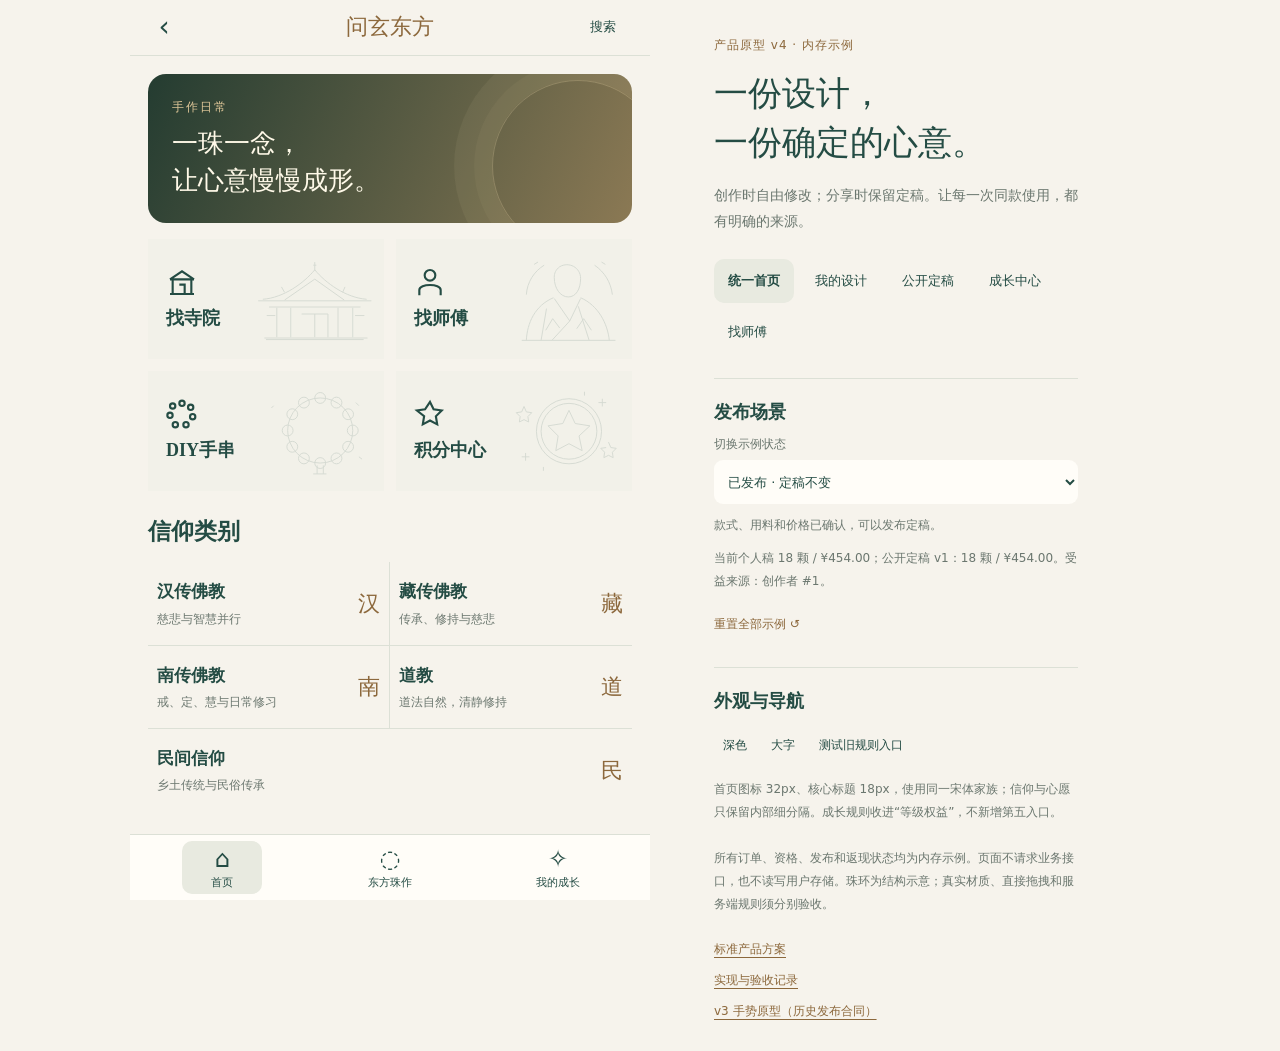
==== docs/product/prototypes/diy-publication-v4/index.html @ ddcc7b84 "docs: document DIY publication and cross-platform acceptance" ====
<!doctype html>
<html lang="zh-Hans">
<head>
  <meta charset="utf-8">
  <meta name="viewport" content="width=device-width,initial-scale=1">
  <meta name="color-scheme" content="light dark">
  <title>问玄东方 · 定稿发布产品原型 v4</title>
  <link rel="stylesheet" href="prototype.css">
</head>
<body>
  <div class="prototype-layout">
    <main class="app" aria-label="问玄东方产品示例">
      <header class="app-header"><button id="back" class="quiet icon" aria-label="返回首页">‹</button><span id="page-title">问玄东方</span><button id="header-action" class="quiet">搜索</button></header>
      <div id="screen" tabindex="-1"></div>
      <nav class="bottom-nav" aria-label="主导航"><button data-page="home">⌂<span>首页</span></button><button data-page="mine">◌<span>东方珠作</span></button><button data-page="growth">✧<span>我的成长</span></button></nav>
    </main>
    <aside class="review-panel">
      <p class="eyebrow">产品原型 v4 · 内存示例</p>
      <h1>一份设计，<br>一份确定的心意。</h1>
      <p class="intro">创作时自由修改；分享时保留定稿。让每一次同款使用，都有明确的来源。</p>
      <nav class="review-nav" aria-label="原型页面"><button data-page="home" aria-pressed="true">统一首页</button><button data-page="mine">我的设计</button><button data-page="detail">公开定稿</button><button data-page="growth">成长中心</button><button data-page="directory">找师傅</button></nav>
      <section class="review-section"><h2>发布场景</h2><label for="scenario">切换示例状态</label><select id="scenario"><option value="draft">只有草稿 · 尚未下单</option><option value="unpaid">订单待付款</option><option value="simulated">模拟付款</option><option value="review">已付款 · 待确认</option><option value="ready">已付款且确认 · 可发布</option><option value="published" selected>已发布 · 定稿不变</option><option value="edited">已发布 · 草稿已修改</option><option value="refund">售后中 · 停止公开</option><option value="error">资格读取失败</option></select><p id="scenario-note" class="review-note"></p><p id="snapshot-note" class="review-note"></p><button id="reset" class="quiet">重置全部示例 ↺</button></section>
      <section class="review-section"><h2>外观与导航</h2><div class="demo-tools"><button id="theme" class="quiet" aria-pressed="false">深色</button><button id="large-text" class="quiet" aria-pressed="false">大字</button><button id="old-rules" class="quiet">测试旧规则入口</button></div><p class="review-note">首页图标 32px、核心标题 18px，使用同一宋体家族；信仰与心愿只保留内部细分隔。成长规则收进“等级权益”，不新增第五入口。</p></section>
      <p class="review-note boundary">所有订单、资格、发布和返现状态均为内存示例。页面不请求业务接口，也不读写用户存储。珠环为结构示意；真实材质、直接拖拽和服务端规则须分别验收。</p>
      <div class="links"><a href="../../DIY定稿发布与首页统一产品原型方案.md">标准产品方案</a><a href="../../../reports/2026-10-20-DIY定稿发布与首页统一.md">实现与验收记录</a><a href="../diy-direct-drag-v3/index.html">v3 手势原型（历史发布合同）</a></div>
    </aside>
  </div>
  <dialog id="dialog" aria-labelledby="dialog-title"><h2 id="dialog-title"></h2><div id="dialog-body"></div><div class="dialog-actions"><button id="dialog-cancel" class="quiet">取消</button><button id="dialog-confirm" class="primary">确认发布</button></div></dialog>
  <div id="toast" role="status" aria-live="polite" hidden></div>
  <script type="module" src="prototype.mjs"></script>
</body>
</html>
---- docs/product/prototypes/diy-publication-v4/prototype.css ----
:root{color-scheme:light;--bg:#f6f3ec;--surface:#fffdf8;--ink:#244c44;--muted:#6b776f;--accent:#8c683c;--line:#dce0d6;--soft:#e8eae0;--danger:#a44737;--shadow:#20392a22;--serif:"Songti SC","Noto Serif CJK SC","Source Han Serif SC",SimSun,serif}
body.dark{color-scheme:dark;--bg:#1c211e;--surface:#252e28;--ink:#dce6d8;--muted:#abb6aa;--accent:#d2b787;--line:#465044;--soft:#374138;--danger:#ffb4a2;--shadow:#0005}
*{box-sizing:border-box}body{margin:0;background:var(--bg);color:var(--ink);font:15px/1.6 system-ui,sans-serif}button,input,select{font:inherit;color:inherit}button{cursor:pointer;min-height:44px;border:0;border-radius:10px;background:var(--soft);padding:9px 14px;touch-action:manipulation}button:disabled{opacity:.4;cursor:default}button:focus-visible,a:focus-visible,input:focus-visible,select:focus-visible,summary:focus-visible{outline:2px solid var(--accent);outline-offset:3px}button[aria-pressed=true]{background:var(--soft);color:var(--ink);font-weight:650}a{color:var(--accent);text-underline-offset:4px}h1,h2,h3,p{margin-top:0}h1,h2,h3{font-family:var(--serif);font-weight:600;line-height:1.45}h2{font-size:23px}small,.muted{color:var(--muted)}.quiet{background:transparent}.primary{background:var(--ink);color:var(--bg)}.accent{color:var(--accent)}.row{display:flex;align-items:center;justify-content:space-between;gap:12px}.row>*{min-width:0}.stack{display:grid;gap:12px}.tag{font-size:12px;color:var(--accent)}.full{width:100%}.blank{padding:70px 22px;text-align:center;color:var(--muted)}.blank h2{color:var(--ink)}
.prototype-layout{display:grid;grid-template-columns:minmax(320px,520px) minmax(280px,380px);gap:64px;max-width:1020px;margin:auto}.app{height:100svh;min-height:600px;max-height:1100px;display:flex;flex-direction:column;min-width:0}.app-header{display:grid;grid-template-columns:70px minmax(0,1fr) 70px;align-items:center;min-height:56px;padding:0 12px;border-bottom:1px solid var(--line);flex:none}.app-header>span{text-align:center;color:var(--accent);font:22px/1.4 var(--serif);white-space:nowrap}.app-header .icon{justify-self:start;font-size:28px;padding:0;width:44px}.app-header>button:last-child{font-size:13px;padding:0}.app-header>button:empty{visibility:hidden}#screen{overflow:auto;flex:1;min-height:0;outline:none;scroll-behavior:auto}.bottom-nav{display:flex;justify-content:space-around;flex:none;border-top:1px solid var(--line);padding:6px 8px max(6px,env(safe-area-inset-bottom));background:var(--surface)}.bottom-nav button{display:flex;flex-direction:column;align-items:center;background:transparent;font-size:24px;line-height:1.1;min-width:80px;padding:5px 10px}.bottom-nav span{font-size:11px;margin-top:5px}.bottom-nav [aria-current=page]{background:var(--soft)}.page-pad{padding:18px 18px 26px}
.home{font-family:var(--serif)}.home-banner{position:relative;overflow:hidden;min-height:148px;display:flex;flex-direction:column;justify-content:center;padding:24px;border-radius:18px;background:linear-gradient(115deg,#243c31,#8b7954);color:#fff9e8;margin-bottom:16px}.home-banner::after{content:"";position:absolute;width:170px;height:170px;border:1px solid #e9d4aa44;border-radius:50%;right:-32px;top:6px;box-shadow:0 0 0 18px #e9d4aa0a,0 0 0 38px #e9d4aa10}.home-banner small{color:#dec698;font-size:12px;letter-spacing:2px}.home-banner h1{font-size:26px;font-weight:500;line-height:1.4;margin:9px 0 0;z-index:1}.home-core{display:grid;grid-template-columns:repeat(2,minmax(0,1fr));gap:12px;margin:0 0 24px}.home-core button{position:relative;isolation:isolate;min-width:0;height:120px;display:flex;flex-direction:column;align-items:flex-start;justify-content:center;gap:8px;text-align:left;background:color-mix(in srgb,var(--soft) 30%,transparent);padding:16px 18px;overflow:hidden;border-radius:0;font-family:var(--serif)}.home-core button::before{content:"";position:absolute;inset:0 0 0 auto;width:140px;background:currentColor;opacity:.14;mask-size:contain;mask-position:right center;mask-repeat:no-repeat;pointer-events:none;z-index:-1}.home-core svg{width:32px;height:32px;flex:none}.home-core span{font-size:18px;line-height:1.4;font-weight:600}.home-temple::before{mask-image:url("../diy-direct-drag-v3/patterns/roof.svg")}.home-master::before{mask-image:url("../diy-direct-drag-v3/patterns/figure.svg")}.home-diy::before{mask-image:url("../diy-direct-drag-v3/patterns/bracelet.svg")}.home-points::before{mask-image:url("../diy-direct-drag-v3/patterns/stars.svg")}.home h2{margin:24px 0 14px}.faith-grid,.wish-grid{display:grid;grid-template-columns:repeat(2,minmax(0,1fr));background:none;border:0;border-radius:0}.faith-grid button{display:flex;justify-content:space-between;align-items:center;gap:12px;text-align:left;min-width:0;padding:16px 9px;background:transparent;border-radius:0;border-bottom:1px solid var(--line)}.faith-grid button:nth-child(odd):not(:last-child){border-right:1px solid var(--line)}.faith-grid button:last-child{grid-column:1/-1;border-bottom:0}.faith-grid strong{display:block;font-size:17px;font-weight:600}.faith-grid small{display:block;font-size:12px;margin-top:4px}.faith-glyph{font-size:22px;color:var(--accent)}.wish-grid{grid-template-columns:repeat(3,minmax(0,1fr))}.wish-grid button{background:transparent;display:flex;align-items:center;justify-content:center;gap:7px;border-radius:0;padding:15px 3px;border-bottom:1px solid var(--line);font-size:16px;white-space:nowrap}.wish-grid button:not(:nth-child(3n)){border-right:1px solid var(--line)}.wish-grid button:nth-last-child(-n+3){border-bottom:0}.wish-grid svg{width:22px;height:22px;flex:none;color:var(--accent)}
.diy-hero{display:flex;align-items:center;justify-content:space-between;gap:10px;min-height:138px;padding:12px 18px}.diy-hero h2{font-size:23px;margin:0 0 7px}.diy-hero button{padding:0;background:transparent;color:var(--accent)}.ornament{width:112px;height:112px;position:relative;flex:none;isolation:isolate}.ornament .bead{position:absolute;width:15px;height:15px;border-radius:50%;background:radial-gradient(circle at 30% 25%,#a8bd8c,#456a4f 75%);box-shadow:1px 3px 5px #20392a29;transform:translate(-50%,-50%)}.ornament .gold{background:radial-gradient(circle at 30% 25%,#faf0ca,#bdab69 80%)}.ornament .center{position:absolute;inset:0;display:flex;flex-direction:column;align-items:center;justify-content:center;font-family:var(--serif);color:var(--accent);font-size:18px;letter-spacing:3px}.ornament .center small{font-size:10px;color:inherit;letter-spacing:2px;margin-top:3px}.section-tabs{display:flex;gap:20px;padding:0 18px;border-bottom:1px solid var(--line)}.section-tabs button{background:transparent;border-radius:0;padding:12px 2px;position:relative;font:18px/1.4 var(--serif)}.section-tabs button[aria-pressed=true]::after{content:"";position:absolute;bottom:0;height:3px;background:var(--accent);left:14%;right:14%;border-radius:4px}.search{display:flex;margin:16px 18px;gap:8px}.search input{width:100%;min-width:0;padding:11px 13px;background:var(--surface);border:0;border-radius:10px;min-height:44px}.search button{flex:none;background:transparent}.mine-card{margin:0 18px;padding:17px 0;border-bottom:1px solid var(--line)}.mine-open{display:grid;grid-template-columns:110px minmax(0,1fr);gap:16px;width:100%;text-align:left;align-items:center;padding:0;background:transparent}.mine-open .preview{height:110px}.mine-open h3{font-size:19px;margin:0 0 5px}.mine-open small{display:block;font-size:12px}.mine-open .tag{display:block;margin-top:6px}.mine-actions{display:flex;justify-content:flex-end;gap:7px;margin-top:8px}.mine-actions button{font-size:13px;padding:8px 10px;background:transparent}.mine-actions button:first-child{color:var(--accent)}.preview svg{width:100%;height:100%;overflow:visible}.plaza-grid{display:grid;grid-template-columns:repeat(2,minmax(0,1fr));gap:16px;padding:0 18px}.plaza-card{padding:0;text-align:left;background:transparent}.plaza-card .preview{aspect-ratio:1;background:color-mix(in srgb,var(--soft) 40%,transparent);border-radius:14px}.plaza-card h3{font-size:17px;margin:10px 0 3px}.plaza-card small{font-size:12px}.detail-preview{height:300px}.detail-summary h1{font-size:25px;margin:0 0 5px}.detail-summary p{font-size:13px;color:var(--muted);margin:0 0 16px}.materials{border-top:1px solid var(--line);margin-top:20px;padding-top:20px}.materials h2{font-size:19px}.material-row{display:flex;align-items:center;justify-content:space-between;gap:10px;font-size:14px;padding:13px 0;border-bottom:1px solid var(--line)}.material-row small{display:block;font-size:12px}.price{font-size:25px;color:var(--accent);font-variant-numeric:tabular-nums}.detail-footer{display:flex;gap:10px;position:sticky;bottom:0;padding:12px 18px;background:var(--surface);border-top:1px solid var(--line)}.detail-footer button{flex:1;font-size:14px}.editor-meta{display:flex;align-items:center;justify-content:space-between;gap:12px;padding:12px 18px 0;font-size:13px}.editor-preview{height:320px;padding:0 20px}.editor-note{margin:0 18px 12px;font-size:12px;color:var(--muted)}.editor-materials{display:flex;gap:8px;padding:10px 18px;border-top:1px solid var(--line);overflow:auto}.editor-materials button{flex:1;min-width:90px;background:var(--surface);font-size:12px}.material-dot{display:block;width:28px;height:28px;border-radius:50%;margin:0 auto 6px;box-shadow:inset -5px -3px 6px #0002,0 2px 4px #0002}.status-line{padding:10px 18px;font-size:12px;color:var(--accent)}
.growth-tabs{display:grid;grid-template-columns:repeat(4,minmax(0,1fr));border-bottom:1px solid var(--line);padding:0 8px;position:sticky;top:0;background:var(--bg);z-index:2}.growth-tabs button{font-size:13px;background:transparent;border-radius:0;padding:12px 2px;white-space:nowrap;min-width:0;position:relative}.growth-tabs button[aria-pressed=true]::after{content:"";position:absolute;bottom:0;left:20%;right:20%;height:3px;background:var(--accent);border-radius:2px}.growth-summary{padding:20px 0}.growth-summary strong{font-size:38px;font-weight:500;line-height:1.3;display:block;margin:7px 0}.growth-summary progress{width:100%;height:5px;accent-color:var(--ink)}.growth-summary small{font-size:12px}.level-list{display:grid;gap:0}.level-row{display:grid;grid-template-columns:34px minmax(0,1fr) auto;gap:12px;align-items:center;padding:17px 0;border-bottom:1px solid var(--line)}.level-row h3{font-size:18px;margin:0 0 3px}.level-row p{font-size:12px;color:var(--muted);margin:0}.level-row>small{text-align:right;font-size:11px}.level-icon{font:20px/1 var(--serif);color:var(--accent)}.level-row.current{background:color-mix(in srgb,var(--soft) 38%,transparent)}.rules{margin-top:28px;padding-top:20px;border-top:1px solid var(--line)}.rules>h2{font-size:20px;margin-bottom:5px}.rules>p{font-size:12px;color:var(--muted)}details{border-bottom:1px solid var(--line)}summary{cursor:pointer;min-height:50px;display:flex;align-items:center;justify-content:space-between;gap:12px;list-style:none;font-size:14px}summary::-webkit-details-marker{display:none}summary::after{content:"+";color:var(--accent);font-size:20px}details[open]>summary::after{content:"−"}details p,details ul{font-size:13px;color:var(--muted);margin:0 0 16px;line-height:1.8}details ul{padding-left:20px}.history-entry{font-size:13px;padding:13px 0}.history-entry p{margin:4px 0 0}.rules .quiet{font-size:13px;color:var(--accent)}.empty-list{font-size:14px;color:var(--muted);padding:30px 0;text-align:center}
.directory-bar{position:relative}.directory-types{display:flex;padding-left:18px;border-bottom:1px solid var(--line)}.directory-types nav{display:flex;gap:18px;overflow:auto;min-width:0;flex:1;scrollbar-width:none}.directory-types button{background:transparent;padding:11px 0;border-radius:0;white-space:nowrap;flex:none;font-size:13px}.directory-types>button{padding:11px 12px}.directory-types nav button[aria-pressed=true]{box-shadow:inset 0 -2px var(--accent)}.popover{position:absolute;top:100%;right:8px;z-index:3;display:flex;flex-wrap:wrap;gap:5px;max-width:calc(100% - 16px);width:290px;padding:10px;background:var(--surface);border-radius:12px;box-shadow:0 6px 20px var(--shadow);animation:none;transition:none}.popover button{font-size:13px;background:transparent}.directory-body{display:flex;align-items:flex-start}.directory-sidebar{width:84px;flex:none;padding:9px 3px}.directory-sidebar button{width:100%;padding:10px 2px;background:transparent;border-radius:0;font-size:13px;white-space:nowrap}.directory-sidebar details{border:0}.directory-sidebar summary{justify-content:center;font-size:13px;font-weight:600;white-space:nowrap;min-height:48px;gap:4px}.directory-sidebar summary::after{font-size:13px}.directory-results{min-width:0;flex:1;padding:15px 18px 20px 8px}.master-card{padding:16px 14px;background:var(--surface);border-radius:12px;margin-bottom:12px}.master-card h3{font-size:18px;margin:0 0 4px}.master-card p{font-size:12px;color:var(--muted);margin:0}.master-card .services{border-top:1px solid var(--line);padding-top:13px;margin-top:14px;font-size:12px}.avatar{width:44px;height:44px;background:var(--soft);color:var(--accent);font:24px/44px var(--serif);text-align:center;border-radius:50%;flex:none}.master-person{display:flex;gap:12px;align-items:center}.directory-explanation{padding:16px 18px;font-size:12px;color:var(--muted)}
.review-panel{padding:36px 16px 30px 0}.eyebrow{font-size:12px;color:var(--accent);letter-spacing:1px}.review-panel h1{font-size:34px;font-weight:500;margin:14px 0}.review-panel .intro{font-size:14px;line-height:1.9;color:var(--muted)}.review-nav{display:flex;gap:7px;flex-wrap:wrap;margin:24px 0}.review-nav button{background:transparent;font-size:13px}.review-nav [aria-pressed=true]{background:var(--soft)}.review-section{border-top:1px solid var(--line);padding-top:20px;margin-top:20px}.review-section h2{font-size:18px;margin-bottom:10px}.review-section label{font-size:12px;color:var(--muted);display:block;margin-bottom:6px}.review-section select{width:100%;min-height:44px;background:var(--surface);border:0;border-radius:9px;padding:9px 10px;font-size:13px}.review-note{font-size:12px;line-height:1.9;color:var(--muted);margin:10px 0}.review-section>.quiet{padding-left:0;font-size:12px;color:var(--accent)}.demo-tools{display:flex;gap:6px;flex-wrap:wrap}.demo-tools button{font-size:12px;padding:9px}.boundary{margin-top:24px}.links{display:flex;flex-direction:column;gap:12px;margin-top:24px;font-size:12px}dialog{width:calc(100% - 32px);max-width:380px;border:0;border-radius:18px;padding:24px;background:var(--surface);color:var(--ink);box-shadow:0 15px 60px var(--shadow)}dialog::backdrop{background:#0005}dialog h2{font-size:23px;margin-bottom:14px}dialog p{font-size:14px;line-height:1.8}dialog .dialog-actions{display:flex;justify-content:flex-end;gap:10px;margin-top:24px}#toast{position:fixed;bottom:86px;left:50%;transform:translateX(-50%);padding:11px 18px;max-width:calc(100% - 32px);width:max-content;border-radius:10px;background:var(--ink);color:var(--bg);font-size:13px;box-shadow:0 5px 20px var(--shadow);z-index:5}.large-text .home-core button{height:144px;padding:14px}.large-text .home-core span{font-size:24px}.large-text .home h2{font-size:29px}.large-text .faith-grid strong{font-size:21px}.large-text .wish-grid{grid-template-columns:repeat(2,minmax(0,1fr))}.large-text .wish-grid button{font-size:20px;border-bottom:1px solid var(--line);border-right:0}.large-text .wish-grid button:nth-child(odd){border-right:1px solid var(--line)}.large-text .wish-grid button:nth-last-child(-n+2){border-bottom:0}
@media(max-width:850px){.prototype-layout{display:block;max-width:560px}.review-panel{padding:28px 18px;border-top:1px solid var(--line)}.app{max-height:none}.review-panel h1{font-size:30px}}@media(max-width:370px){.page-pad{padding-inline:14px}.home-core{gap:8px}.home-core button{padding:14px}.home-banner{padding:22px 18px}.home-banner h1{font-size:24px}.faith-grid button{padding:13px 5px;gap:6px}.faith-grid small{font-size:11px}.wish-grid button{font-size:14px;gap:4px}.diy-hero{padding-inline:14px}.diy-hero h2{font-size:21px}.mine-open{grid-template-columns:90px minmax(0,1fr);gap:12px}.mine-open .preview{height:90px}.mine-open h3{font-size:17px}.growth-tabs button{font-size:12px}.level-row{gap:8px}.level-row p{font-size:11px}.directory-sidebar{width:80px}.directory-results{padding-right:12px}.master-card{padding:14px 10px}.master-person{gap:8px}.master-card h3{font-size:16px}.avatar{width:36px;height:36px;font-size:21px;line-height:36px}.large-text .home-core span{font-size:22px}}@media(prefers-reduced-motion:reduce){*{scroll-behavior:auto!important}}
.detail-preview>.preview,.editor-preview>.preview{height:100%}
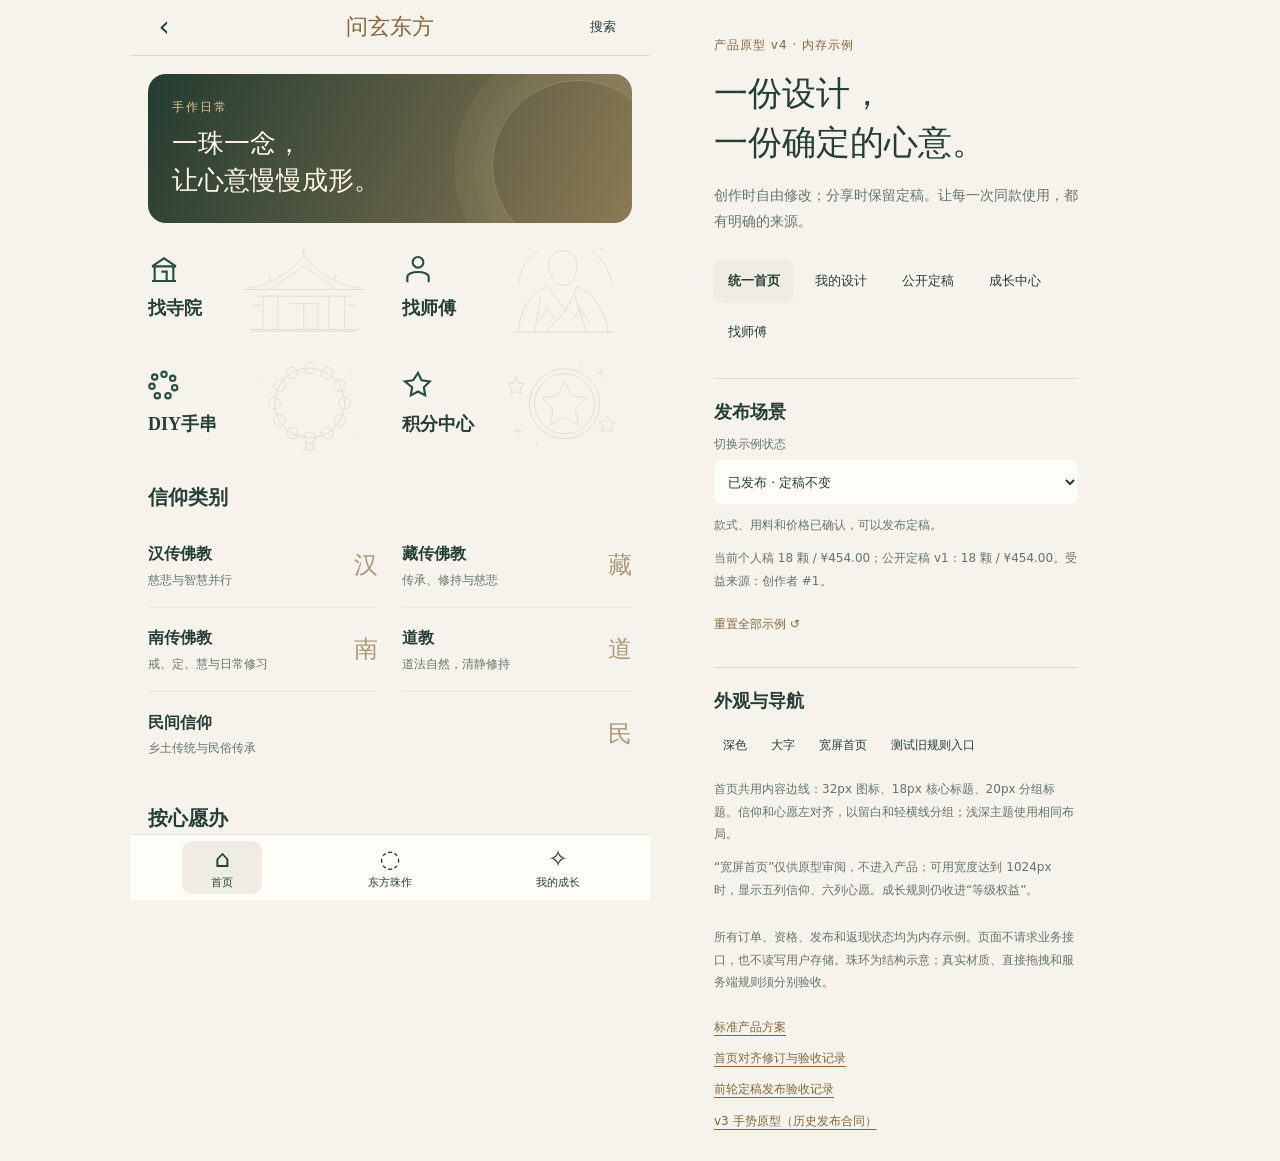
==== commit 31330add: "docs: align homepage prototype and record verified release" ====
--- a/docs/product/prototypes/diy-publication-v4/index.html
+++ b/docs/product/prototypes/diy-publication-v4/index.html
@@ -20,9 +20,9 @@
       <p class="intro">创作时自由修改；分享时保留定稿。让每一次同款使用，都有明确的来源。</p>
       <nav class="review-nav" aria-label="原型页面"><button data-page="home" aria-pressed="true">统一首页</button><button data-page="mine">我的设计</button><button data-page="detail">公开定稿</button><button data-page="growth">成长中心</button><button data-page="directory">找师傅</button></nav>
       <section class="review-section"><h2>发布场景</h2><label for="scenario">切换示例状态</label><select id="scenario"><option value="draft">只有草稿 · 尚未下单</option><option value="unpaid">订单待付款</option><option value="simulated">模拟付款</option><option value="review">已付款 · 待确认</option><option value="ready">已付款且确认 · 可发布</option><option value="published" selected>已发布 · 定稿不变</option><option value="edited">已发布 · 草稿已修改</option><option value="refund">售后中 · 停止公开</option><option value="error">资格读取失败</option></select><p id="scenario-note" class="review-note"></p><p id="snapshot-note" class="review-note"></p><button id="reset" class="quiet">重置全部示例 ↺</button></section>
-      <section class="review-section"><h2>外观与导航</h2><div class="demo-tools"><button id="theme" class="quiet" aria-pressed="false">深色</button><button id="large-text" class="quiet" aria-pressed="false">大字</button><button id="old-rules" class="quiet">测试旧规则入口</button></div><p class="review-note">首页图标 32px、核心标题 18px，使用同一宋体家族；信仰与心愿只保留内部细分隔。成长规则收进“等级权益”，不新增第五入口。</p></section>
+      <section class="review-section"><h2>外观与导航</h2><div class="demo-tools"><button id="theme" class="quiet" aria-pressed="false">深色</button><button id="large-text" class="quiet" aria-pressed="false">大字</button><button id="wide-preview" class="quiet" aria-pressed="false">宽屏首页</button><button id="old-rules" class="quiet">测试旧规则入口</button></div><p class="review-note">首页共用内容边线：32px 图标、18px 核心标题、20px 分组标题。信仰和心愿左对齐，以留白和轻横线分组；浅深主题使用相同布局。</p><p class="review-note">“宽屏首页”仅供原型审阅，不进入产品；可用宽度达到 1024px 时，显示五列信仰、六列心愿。成长规则仍收进“等级权益”。</p></section>
       <p class="review-note boundary">所有订单、资格、发布和返现状态均为内存示例。页面不请求业务接口，也不读写用户存储。珠环为结构示意；真实材质、直接拖拽和服务端规则须分别验收。</p>
-      <div class="links"><a href="../../DIY定稿发布与首页统一产品原型方案.md">标准产品方案</a><a href="../../../reports/2026-10-20-DIY定稿发布与首页统一.md">实现与验收记录</a><a href="../diy-direct-drag-v3/index.html">v3 手势原型（历史发布合同）</a></div>
+      <div class="links"><a href="../../DIY定稿发布与首页统一产品原型方案.md">标准产品方案</a><a href="../../../reports/2026-10-20-首页对齐与主题协调.md">首页对齐修订与验收记录</a><a href="../../../reports/2026-10-20-DIY定稿发布与首页统一.md">前轮定稿发布验收记录</a><a href="../diy-direct-drag-v3/index.html">v3 手势原型（历史发布合同）</a></div>
     </aside>
   </div>
   <dialog id="dialog" aria-labelledby="dialog-title"><h2 id="dialog-title"></h2><div id="dialog-body"></div><div class="dialog-actions"><button id="dialog-cancel" class="quiet">取消</button><button id="dialog-confirm" class="primary">确认发布</button></div></dialog>
--- a/docs/product/prototypes/diy-publication-v4/prototype.css
+++ b/docs/product/prototypes/diy-publication-v4/prototype.css
@@ -1,11 +1,20 @@
-:root{color-scheme:light;--bg:#f6f3ec;--surface:#fffdf8;--ink:#244c44;--muted:#6b776f;--accent:#8c683c;--line:#dce0d6;--soft:#e8eae0;--danger:#a44737;--shadow:#20392a22;--serif:"Songti SC","Noto Serif CJK SC","Source Han Serif SC",SimSun,serif}
-body.dark{color-scheme:dark;--bg:#1c211e;--surface:#252e28;--ink:#dce6d8;--muted:#abb6aa;--accent:#d2b787;--line:#465044;--soft:#374138;--danger:#ffb4a2;--shadow:#0005}
+:root{color-scheme:light;--bg:#f6f3ec;--surface:#fffdf8;--ink:#253e36;--brand:#284d43;--muted:#66736c;--accent:#84673d;--line:rgba(40,77,67,.14);--divider:rgba(40,77,67,.08);--soft:#efede3;--danger:#a04b3a;--shadow:#253e361a;--serif:"Songti SC","Noto Serif CJK SC","Source Han Serif SC",SimSun,serif}
+body.dark{color-scheme:dark;--bg:#1c1210;--surface:#2a1e1a;--ink:#f0e6da;--brand:#c45a3c;--muted:#c5b097;--accent:#c8a96e;--line:rgba(200,169,110,.15);--divider:rgba(200,169,110,.08);--soft:#3a2c25;--danger:#c45a3c;--shadow:#0005}
 *{box-sizing:border-box}body{margin:0;background:var(--bg);color:var(--ink);font:15px/1.6 system-ui,sans-serif}button,input,select{font:inherit;color:inherit}button{cursor:pointer;min-height:44px;border:0;border-radius:10px;background:var(--soft);padding:9px 14px;touch-action:manipulation}button:disabled{opacity:.4;cursor:default}button:focus-visible,a:focus-visible,input:focus-visible,select:focus-visible,summary:focus-visible{outline:2px solid var(--accent);outline-offset:3px}button[aria-pressed=true]{background:var(--soft);color:var(--ink);font-weight:650}a{color:var(--accent);text-underline-offset:4px}h1,h2,h3,p{margin-top:0}h1,h2,h3{font-family:var(--serif);font-weight:600;line-height:1.45}h2{font-size:23px}small,.muted{color:var(--muted)}.quiet{background:transparent}.primary{background:var(--ink);color:var(--bg)}.accent{color:var(--accent)}.row{display:flex;align-items:center;justify-content:space-between;gap:12px}.row>*{min-width:0}.stack{display:grid;gap:12px}.tag{font-size:12px;color:var(--accent)}.full{width:100%}.blank{padding:70px 22px;text-align:center;color:var(--muted)}.blank h2{color:var(--ink)}
 .prototype-layout{display:grid;grid-template-columns:minmax(320px,520px) minmax(280px,380px);gap:64px;max-width:1020px;margin:auto}.app{height:100svh;min-height:600px;max-height:1100px;display:flex;flex-direction:column;min-width:0}.app-header{display:grid;grid-template-columns:70px minmax(0,1fr) 70px;align-items:center;min-height:56px;padding:0 12px;border-bottom:1px solid var(--line);flex:none}.app-header>span{text-align:center;color:var(--accent);font:22px/1.4 var(--serif);white-space:nowrap}.app-header .icon{justify-self:start;font-size:28px;padding:0;width:44px}.app-header>button:last-child{font-size:13px;padding:0}.app-header>button:empty{visibility:hidden}#screen{overflow:auto;flex:1;min-height:0;outline:none;scroll-behavior:auto}.bottom-nav{display:flex;justify-content:space-around;flex:none;border-top:1px solid var(--line);padding:6px 8px max(6px,env(safe-area-inset-bottom));background:var(--surface)}.bottom-nav button{display:flex;flex-direction:column;align-items:center;background:transparent;font-size:24px;line-height:1.1;min-width:80px;padding:5px 10px}.bottom-nav span{font-size:11px;margin-top:5px}.bottom-nav [aria-current=page]{background:var(--soft)}.page-pad{padding:18px 18px 26px}
-.home{font-family:var(--serif)}.home-banner{position:relative;overflow:hidden;min-height:148px;display:flex;flex-direction:column;justify-content:center;padding:24px;border-radius:18px;background:linear-gradient(115deg,#243c31,#8b7954);color:#fff9e8;margin-bottom:16px}.home-banner::after{content:"";position:absolute;width:170px;height:170px;border:1px solid #e9d4aa44;border-radius:50%;right:-32px;top:6px;box-shadow:0 0 0 18px #e9d4aa0a,0 0 0 38px #e9d4aa10}.home-banner small{color:#dec698;font-size:12px;letter-spacing:2px}.home-banner h1{font-size:26px;font-weight:500;line-height:1.4;margin:9px 0 0;z-index:1}.home-core{display:grid;grid-template-columns:repeat(2,minmax(0,1fr));gap:12px;margin:0 0 24px}.home-core button{position:relative;isolation:isolate;min-width:0;height:120px;display:flex;flex-direction:column;align-items:flex-start;justify-content:center;gap:8px;text-align:left;background:color-mix(in srgb,var(--soft) 30%,transparent);padding:16px 18px;overflow:hidden;border-radius:0;font-family:var(--serif)}.home-core button::before{content:"";position:absolute;inset:0 0 0 auto;width:140px;background:currentColor;opacity:.14;mask-size:contain;mask-position:right center;mask-repeat:no-repeat;pointer-events:none;z-index:-1}.home-core svg{width:32px;height:32px;flex:none}.home-core span{font-size:18px;line-height:1.4;font-weight:600}.home-temple::before{mask-image:url("../diy-direct-drag-v3/patterns/roof.svg")}.home-master::before{mask-image:url("../diy-direct-drag-v3/patterns/figure.svg")}.home-diy::before{mask-image:url("../diy-direct-drag-v3/patterns/bracelet.svg")}.home-points::before{mask-image:url("../diy-direct-drag-v3/patterns/stars.svg")}.home h2{margin:24px 0 14px}.faith-grid,.wish-grid{display:grid;grid-template-columns:repeat(2,minmax(0,1fr));background:none;border:0;border-radius:0}.faith-grid button{display:flex;justify-content:space-between;align-items:center;gap:12px;text-align:left;min-width:0;padding:16px 9px;background:transparent;border-radius:0;border-bottom:1px solid var(--line)}.faith-grid button:nth-child(odd):not(:last-child){border-right:1px solid var(--line)}.faith-grid button:last-child{grid-column:1/-1;border-bottom:0}.faith-grid strong{display:block;font-size:17px;font-weight:600}.faith-grid small{display:block;font-size:12px;margin-top:4px}.faith-glyph{font-size:22px;color:var(--accent)}.wish-grid{grid-template-columns:repeat(3,minmax(0,1fr))}.wish-grid button{background:transparent;display:flex;align-items:center;justify-content:center;gap:7px;border-radius:0;padding:15px 3px;border-bottom:1px solid var(--line);font-size:16px;white-space:nowrap}.wish-grid button:not(:nth-child(3n)){border-right:1px solid var(--line)}.wish-grid button:nth-last-child(-n+3){border-bottom:0}.wish-grid svg{width:22px;height:22px;flex:none;color:var(--accent)}
+.home{font-family:var(--serif)}.home-banner{position:relative;overflow:hidden;min-height:148px;display:flex;flex-direction:column;justify-content:center;padding:24px;border-radius:18px;background:linear-gradient(115deg,#243c31,#8b7954);color:#fff9e8;margin-bottom:12px}.home-banner::after{content:"";position:absolute;width:170px;height:170px;border:1px solid #e9d4aa44;border-radius:50%;right:-32px;top:6px;box-shadow:0 0 0 18px #e9d4aa0a,0 0 0 38px #e9d4aa10}.home-banner small{color:#dec698;font-size:12px;letter-spacing:2px}.home-banner h1{font-size:26px;font-weight:500;line-height:1.4;margin:9px 0 0;z-index:1}
+.home-core{display:grid;grid-template-columns:repeat(2,minmax(0,1fr));column-gap:24px;row-gap:12px;margin:0}.home-core button{position:relative;isolation:isolate;min-width:0;min-height:104px;display:flex;flex-direction:column;align-items:flex-start;justify-content:center;gap:10px;text-align:left;background:transparent;padding:16px 0;overflow:hidden;border-radius:0;font-family:var(--serif)}.home-core button::before{content:"";position:absolute;inset:auto 0 0 auto;width:min(150px,100%);height:min(110px,100%);background:var(--brand);opacity:.12;mask-size:contain;mask-position:right center;mask-repeat:no-repeat;pointer-events:none;z-index:-1}.home-core button:nth-child(even)::before{background:var(--accent);opacity:.16}.home-core svg{width:32px;height:32px;flex:none;color:var(--brand)}.home-core span{font-size:18px;line-height:1.45;font-weight:600;max-width:100%;overflow-wrap:anywhere}.home-temple::before{mask-image:url("../diy-direct-drag-v3/patterns/roof.svg")}.home-master::before{mask-image:url("../diy-direct-drag-v3/patterns/figure.svg")}.home-diy::before{mask-image:url("../diy-direct-drag-v3/patterns/bracelet.svg")}.home-points::before{mask-image:url("../diy-direct-drag-v3/patterns/stars.svg")}
+.home-section{margin-top:28px}.home h2{margin:0 0 12px;font-size:20px}.faith-grid,.wish-grid{display:grid;grid-template-columns:repeat(2,minmax(0,1fr));background:none;border:0;border-radius:0;column-gap:24px}.faith-grid button{display:flex;justify-content:space-between;align-items:center;gap:8px;text-align:left;min-width:0;min-height:84px;padding:14px 0;background:transparent;border-radius:0;border-bottom:1px solid var(--divider)}.faith-grid button>span:first-child{min-width:0}.faith-grid button:last-child{grid-column:1/-1;border-bottom:0}.faith-grid strong{display:block;font-size:16px;font-weight:600}.faith-grid small{display:block;font-size:12px;margin-top:4px}.faith-glyph{flex:none;font-size:24px;color:var(--accent);opacity:.65}
+.wish-grid{grid-template-columns:repeat(3,minmax(0,1fr));column-gap:12px}.wish-grid button{background:transparent;display:flex;align-items:center;justify-content:flex-start;gap:8px;min-width:0;min-height:56px;border-radius:0;padding:12px 0;border-bottom:1px solid var(--divider);font-size:14px;text-align:left;white-space:nowrap}.wish-grid button:nth-last-child(-n+3){border-bottom:0}.wish-grid svg{width:22px;height:22px;flex:none;color:var(--accent)}
 .diy-hero{display:flex;align-items:center;justify-content:space-between;gap:10px;min-height:138px;padding:12px 18px}.diy-hero h2{font-size:23px;margin:0 0 7px}.diy-hero button{padding:0;background:transparent;color:var(--accent)}.ornament{width:112px;height:112px;position:relative;flex:none;isolation:isolate}.ornament .bead{position:absolute;width:15px;height:15px;border-radius:50%;background:radial-gradient(circle at 30% 25%,#a8bd8c,#456a4f 75%);box-shadow:1px 3px 5px #20392a29;transform:translate(-50%,-50%)}.ornament .gold{background:radial-gradient(circle at 30% 25%,#faf0ca,#bdab69 80%)}.ornament .center{position:absolute;inset:0;display:flex;flex-direction:column;align-items:center;justify-content:center;font-family:var(--serif);color:var(--accent);font-size:18px;letter-spacing:3px}.ornament .center small{font-size:10px;color:inherit;letter-spacing:2px;margin-top:3px}.section-tabs{display:flex;gap:20px;padding:0 18px;border-bottom:1px solid var(--line)}.section-tabs button{background:transparent;border-radius:0;padding:12px 2px;position:relative;font:18px/1.4 var(--serif)}.section-tabs button[aria-pressed=true]::after{content:"";position:absolute;bottom:0;height:3px;background:var(--accent);left:14%;right:14%;border-radius:4px}.search{display:flex;margin:16px 18px;gap:8px}.search input{width:100%;min-width:0;padding:11px 13px;background:var(--surface);border:0;border-radius:10px;min-height:44px}.search button{flex:none;background:transparent}.mine-card{margin:0 18px;padding:17px 0;border-bottom:1px solid var(--line)}.mine-open{display:grid;grid-template-columns:110px minmax(0,1fr);gap:16px;width:100%;text-align:left;align-items:center;padding:0;background:transparent}.mine-open .preview{height:110px}.mine-open h3{font-size:19px;margin:0 0 5px}.mine-open small{display:block;font-size:12px}.mine-open .tag{display:block;margin-top:6px}.mine-actions{display:flex;justify-content:flex-end;gap:7px;margin-top:8px}.mine-actions button{font-size:13px;padding:8px 10px;background:transparent}.mine-actions button:first-child{color:var(--accent)}.preview svg{width:100%;height:100%;overflow:visible}.plaza-grid{display:grid;grid-template-columns:repeat(2,minmax(0,1fr));gap:16px;padding:0 18px}.plaza-card{padding:0;text-align:left;background:transparent}.plaza-card .preview{aspect-ratio:1;background:color-mix(in srgb,var(--soft) 40%,transparent);border-radius:14px}.plaza-card h3{font-size:17px;margin:10px 0 3px}.plaza-card small{font-size:12px}.detail-preview{height:300px}.detail-summary h1{font-size:25px;margin:0 0 5px}.detail-summary p{font-size:13px;color:var(--muted);margin:0 0 16px}.materials{border-top:1px solid var(--line);margin-top:20px;padding-top:20px}.materials h2{font-size:19px}.material-row{display:flex;align-items:center;justify-content:space-between;gap:10px;font-size:14px;padding:13px 0;border-bottom:1px solid var(--line)}.material-row small{display:block;font-size:12px}.price{font-size:25px;color:var(--accent);font-variant-numeric:tabular-nums}.detail-footer{display:flex;gap:10px;position:sticky;bottom:0;padding:12px 18px;background:var(--surface);border-top:1px solid var(--line)}.detail-footer button{flex:1;font-size:14px}.editor-meta{display:flex;align-items:center;justify-content:space-between;gap:12px;padding:12px 18px 0;font-size:13px}.editor-preview{height:320px;padding:0 20px}.editor-note{margin:0 18px 12px;font-size:12px;color:var(--muted)}.editor-materials{display:flex;gap:8px;padding:10px 18px;border-top:1px solid var(--line);overflow:auto}.editor-materials button{flex:1;min-width:90px;background:var(--surface);font-size:12px}.material-dot{display:block;width:28px;height:28px;border-radius:50%;margin:0 auto 6px;box-shadow:inset -5px -3px 6px #0002,0 2px 4px #0002}.status-line{padding:10px 18px;font-size:12px;color:var(--accent)}
 .growth-tabs{display:grid;grid-template-columns:repeat(4,minmax(0,1fr));border-bottom:1px solid var(--line);padding:0 8px;position:sticky;top:0;background:var(--bg);z-index:2}.growth-tabs button{font-size:13px;background:transparent;border-radius:0;padding:12px 2px;white-space:nowrap;min-width:0;position:relative}.growth-tabs button[aria-pressed=true]::after{content:"";position:absolute;bottom:0;left:20%;right:20%;height:3px;background:var(--accent);border-radius:2px}.growth-summary{padding:20px 0}.growth-summary strong{font-size:38px;font-weight:500;line-height:1.3;display:block;margin:7px 0}.growth-summary progress{width:100%;height:5px;accent-color:var(--ink)}.growth-summary small{font-size:12px}.level-list{display:grid;gap:0}.level-row{display:grid;grid-template-columns:34px minmax(0,1fr) auto;gap:12px;align-items:center;padding:17px 0;border-bottom:1px solid var(--line)}.level-row h3{font-size:18px;margin:0 0 3px}.level-row p{font-size:12px;color:var(--muted);margin:0}.level-row>small{text-align:right;font-size:11px}.level-icon{font:20px/1 var(--serif);color:var(--accent)}.level-row.current{background:color-mix(in srgb,var(--soft) 38%,transparent)}.rules{margin-top:28px;padding-top:20px;border-top:1px solid var(--line)}.rules>h2{font-size:20px;margin-bottom:5px}.rules>p{font-size:12px;color:var(--muted)}details{border-bottom:1px solid var(--line)}summary{cursor:pointer;min-height:50px;display:flex;align-items:center;justify-content:space-between;gap:12px;list-style:none;font-size:14px}summary::-webkit-details-marker{display:none}summary::after{content:"+";color:var(--accent);font-size:20px}details[open]>summary::after{content:"−"}details p,details ul{font-size:13px;color:var(--muted);margin:0 0 16px;line-height:1.8}details ul{padding-left:20px}.history-entry{font-size:13px;padding:13px 0}.history-entry p{margin:4px 0 0}.rules .quiet{font-size:13px;color:var(--accent)}.empty-list{font-size:14px;color:var(--muted);padding:30px 0;text-align:center}
 .directory-bar{position:relative}.directory-types{display:flex;padding-left:18px;border-bottom:1px solid var(--line)}.directory-types nav{display:flex;gap:18px;overflow:auto;min-width:0;flex:1;scrollbar-width:none}.directory-types button{background:transparent;padding:11px 0;border-radius:0;white-space:nowrap;flex:none;font-size:13px}.directory-types>button{padding:11px 12px}.directory-types nav button[aria-pressed=true]{box-shadow:inset 0 -2px var(--accent)}.popover{position:absolute;top:100%;right:8px;z-index:3;display:flex;flex-wrap:wrap;gap:5px;max-width:calc(100% - 16px);width:290px;padding:10px;background:var(--surface);border-radius:12px;box-shadow:0 6px 20px var(--shadow);animation:none;transition:none}.popover button{font-size:13px;background:transparent}.directory-body{display:flex;align-items:flex-start}.directory-sidebar{width:84px;flex:none;padding:9px 3px}.directory-sidebar button{width:100%;padding:10px 2px;background:transparent;border-radius:0;font-size:13px;white-space:nowrap}.directory-sidebar details{border:0}.directory-sidebar summary{justify-content:center;font-size:13px;font-weight:600;white-space:nowrap;min-height:48px;gap:4px}.directory-sidebar summary::after{font-size:13px}.directory-results{min-width:0;flex:1;padding:15px 18px 20px 8px}.master-card{padding:16px 14px;background:var(--surface);border-radius:12px;margin-bottom:12px}.master-card h3{font-size:18px;margin:0 0 4px}.master-card p{font-size:12px;color:var(--muted);margin:0}.master-card .services{border-top:1px solid var(--line);padding-top:13px;margin-top:14px;font-size:12px}.avatar{width:44px;height:44px;background:var(--soft);color:var(--accent);font:24px/44px var(--serif);text-align:center;border-radius:50%;flex:none}.master-person{display:flex;gap:12px;align-items:center}.directory-explanation{padding:16px 18px;font-size:12px;color:var(--muted)}
-.review-panel{padding:36px 16px 30px 0}.eyebrow{font-size:12px;color:var(--accent);letter-spacing:1px}.review-panel h1{font-size:34px;font-weight:500;margin:14px 0}.review-panel .intro{font-size:14px;line-height:1.9;color:var(--muted)}.review-nav{display:flex;gap:7px;flex-wrap:wrap;margin:24px 0}.review-nav button{background:transparent;font-size:13px}.review-nav [aria-pressed=true]{background:var(--soft)}.review-section{border-top:1px solid var(--line);padding-top:20px;margin-top:20px}.review-section h2{font-size:18px;margin-bottom:10px}.review-section label{font-size:12px;color:var(--muted);display:block;margin-bottom:6px}.review-section select{width:100%;min-height:44px;background:var(--surface);border:0;border-radius:9px;padding:9px 10px;font-size:13px}.review-note{font-size:12px;line-height:1.9;color:var(--muted);margin:10px 0}.review-section>.quiet{padding-left:0;font-size:12px;color:var(--accent)}.demo-tools{display:flex;gap:6px;flex-wrap:wrap}.demo-tools button{font-size:12px;padding:9px}.boundary{margin-top:24px}.links{display:flex;flex-direction:column;gap:12px;margin-top:24px;font-size:12px}dialog{width:calc(100% - 32px);max-width:380px;border:0;border-radius:18px;padding:24px;background:var(--surface);color:var(--ink);box-shadow:0 15px 60px var(--shadow)}dialog::backdrop{background:#0005}dialog h2{font-size:23px;margin-bottom:14px}dialog p{font-size:14px;line-height:1.8}dialog .dialog-actions{display:flex;justify-content:flex-end;gap:10px;margin-top:24px}#toast{position:fixed;bottom:86px;left:50%;transform:translateX(-50%);padding:11px 18px;max-width:calc(100% - 32px);width:max-content;border-radius:10px;background:var(--ink);color:var(--bg);font-size:13px;box-shadow:0 5px 20px var(--shadow);z-index:5}.large-text .home-core button{height:144px;padding:14px}.large-text .home-core span{font-size:24px}.large-text .home h2{font-size:29px}.large-text .faith-grid strong{font-size:21px}.large-text .wish-grid{grid-template-columns:repeat(2,minmax(0,1fr))}.large-text .wish-grid button{font-size:20px;border-bottom:1px solid var(--line);border-right:0}.large-text .wish-grid button:nth-child(odd){border-right:1px solid var(--line)}.large-text .wish-grid button:nth-last-child(-n+2){border-bottom:0}
-@media(max-width:850px){.prototype-layout{display:block;max-width:560px}.review-panel{padding:28px 18px;border-top:1px solid var(--line)}.app{max-height:none}.review-panel h1{font-size:30px}}@media(max-width:370px){.page-pad{padding-inline:14px}.home-core{gap:8px}.home-core button{padding:14px}.home-banner{padding:22px 18px}.home-banner h1{font-size:24px}.faith-grid button{padding:13px 5px;gap:6px}.faith-grid small{font-size:11px}.wish-grid button{font-size:14px;gap:4px}.diy-hero{padding-inline:14px}.diy-hero h2{font-size:21px}.mine-open{grid-template-columns:90px minmax(0,1fr);gap:12px}.mine-open .preview{height:90px}.mine-open h3{font-size:17px}.growth-tabs button{font-size:12px}.level-row{gap:8px}.level-row p{font-size:11px}.directory-sidebar{width:80px}.directory-results{padding-right:12px}.master-card{padding:14px 10px}.master-person{gap:8px}.master-card h3{font-size:16px}.avatar{width:36px;height:36px;font-size:21px;line-height:36px}.large-text .home-core span{font-size:22px}}@media(prefers-reduced-motion:reduce){*{scroll-behavior:auto!important}}
+.review-panel{padding:36px 16px 30px 0}.eyebrow{font-size:12px;color:var(--accent);letter-spacing:1px}.review-panel h1{font-size:34px;font-weight:500;margin:14px 0}.review-panel .intro{font-size:14px;line-height:1.9;color:var(--muted)}.review-nav{display:flex;gap:7px;flex-wrap:wrap;margin:24px 0}.review-nav button{background:transparent;font-size:13px}.review-nav [aria-pressed=true]{background:var(--soft)}.review-section{border-top:1px solid var(--line);padding-top:20px;margin-top:20px}.review-section h2{font-size:18px;margin-bottom:10px}.review-section label{font-size:12px;color:var(--muted);display:block;margin-bottom:6px}.review-section select{width:100%;min-height:44px;background:var(--surface);border:0;border-radius:9px;padding:9px 10px;font-size:13px}.review-note{font-size:12px;line-height:1.9;color:var(--muted);margin:10px 0}.review-section>.quiet{padding-left:0;font-size:12px;color:var(--accent)}.demo-tools{display:flex;gap:6px;flex-wrap:wrap}.demo-tools button{font-size:12px;padding:9px}.boundary{margin-top:24px}.links{display:flex;flex-direction:column;gap:12px;margin-top:24px;font-size:12px}dialog{width:calc(100% - 32px);max-width:380px;border:0;border-radius:18px;padding:24px;background:var(--surface);color:var(--ink);box-shadow:0 15px 60px var(--shadow)}dialog::backdrop{background:#0005}dialog h2{font-size:23px;margin-bottom:14px}dialog p{font-size:14px;line-height:1.8}dialog .dialog-actions{display:flex;justify-content:flex-end;gap:10px;margin-top:24px}#toast{position:fixed;bottom:86px;left:50%;transform:translateX(-50%);padding:11px 18px;max-width:calc(100% - 32px);width:max-content;border-radius:10px;background:var(--ink);color:var(--bg);font-size:13px;box-shadow:0 5px 20px var(--shadow);z-index:5}
+.large-text .home-core button{min-height:144px}.large-text .home-core span{font-size:24px}.large-text .home h2{font-size:28px}.large-text .faith-grid strong{font-size:21px}.large-text .faith-grid small{font-size:16px}.large-text .wish-grid{grid-template-columns:repeat(2,minmax(0,1fr))}.large-text .wish-grid button{font-size:20px;border-bottom:1px solid var(--divider)}.large-text .wish-grid button:nth-last-child(-n+2){border-bottom:0}
+@media(max-width:850px){.prototype-layout{display:block;max-width:560px}.review-panel{padding:28px 18px;border-top:1px solid var(--line)}.app{max-height:none}.review-panel h1{font-size:30px}}@media(max-width:370px){.page-pad{padding-inline:14px}.home-banner{padding:22px 18px}.home-banner h1{font-size:24px}.diy-hero{padding-inline:14px}.diy-hero h2{font-size:21px}.mine-open{grid-template-columns:90px minmax(0,1fr);gap:12px}.mine-open .preview{height:90px}.mine-open h3{font-size:17px}.growth-tabs button{font-size:12px}.level-row{gap:8px}.level-row p{font-size:11px}.directory-sidebar{width:80px}.directory-results{padding-right:12px}.master-card{padding:14px 10px}.master-person{gap:8px}.master-card h3{font-size:16px}.avatar{width:36px;height:36px;font-size:21px;line-height:36px}}@media(prefers-reduced-motion:reduce){*{scroll-behavior:auto!important}}
 .detail-preview>.preview,.editor-preview>.preview{height:100%}
+
+/* Review-only width control; homepage reflow follows its actual available width. */
+#screen{container-type:inline-size;container-name:app-viewport}
+.wide-home-preview .prototype-layout{display:block;max-width:1280px}.wide-home-preview .review-panel{padding:28px 18px;max-width:720px;border-top:1px solid var(--line)}
+@container app-viewport (min-width:1024px){.faith-grid{grid-template-columns:repeat(5,minmax(0,1fr))}.faith-grid button{border-bottom:0}.faith-grid button:last-child{grid-column:auto}.wish-grid,.large-text .wish-grid{grid-template-columns:repeat(6,minmax(0,1fr))}.wish-grid button,.large-text .wish-grid button{border-bottom:0}}
